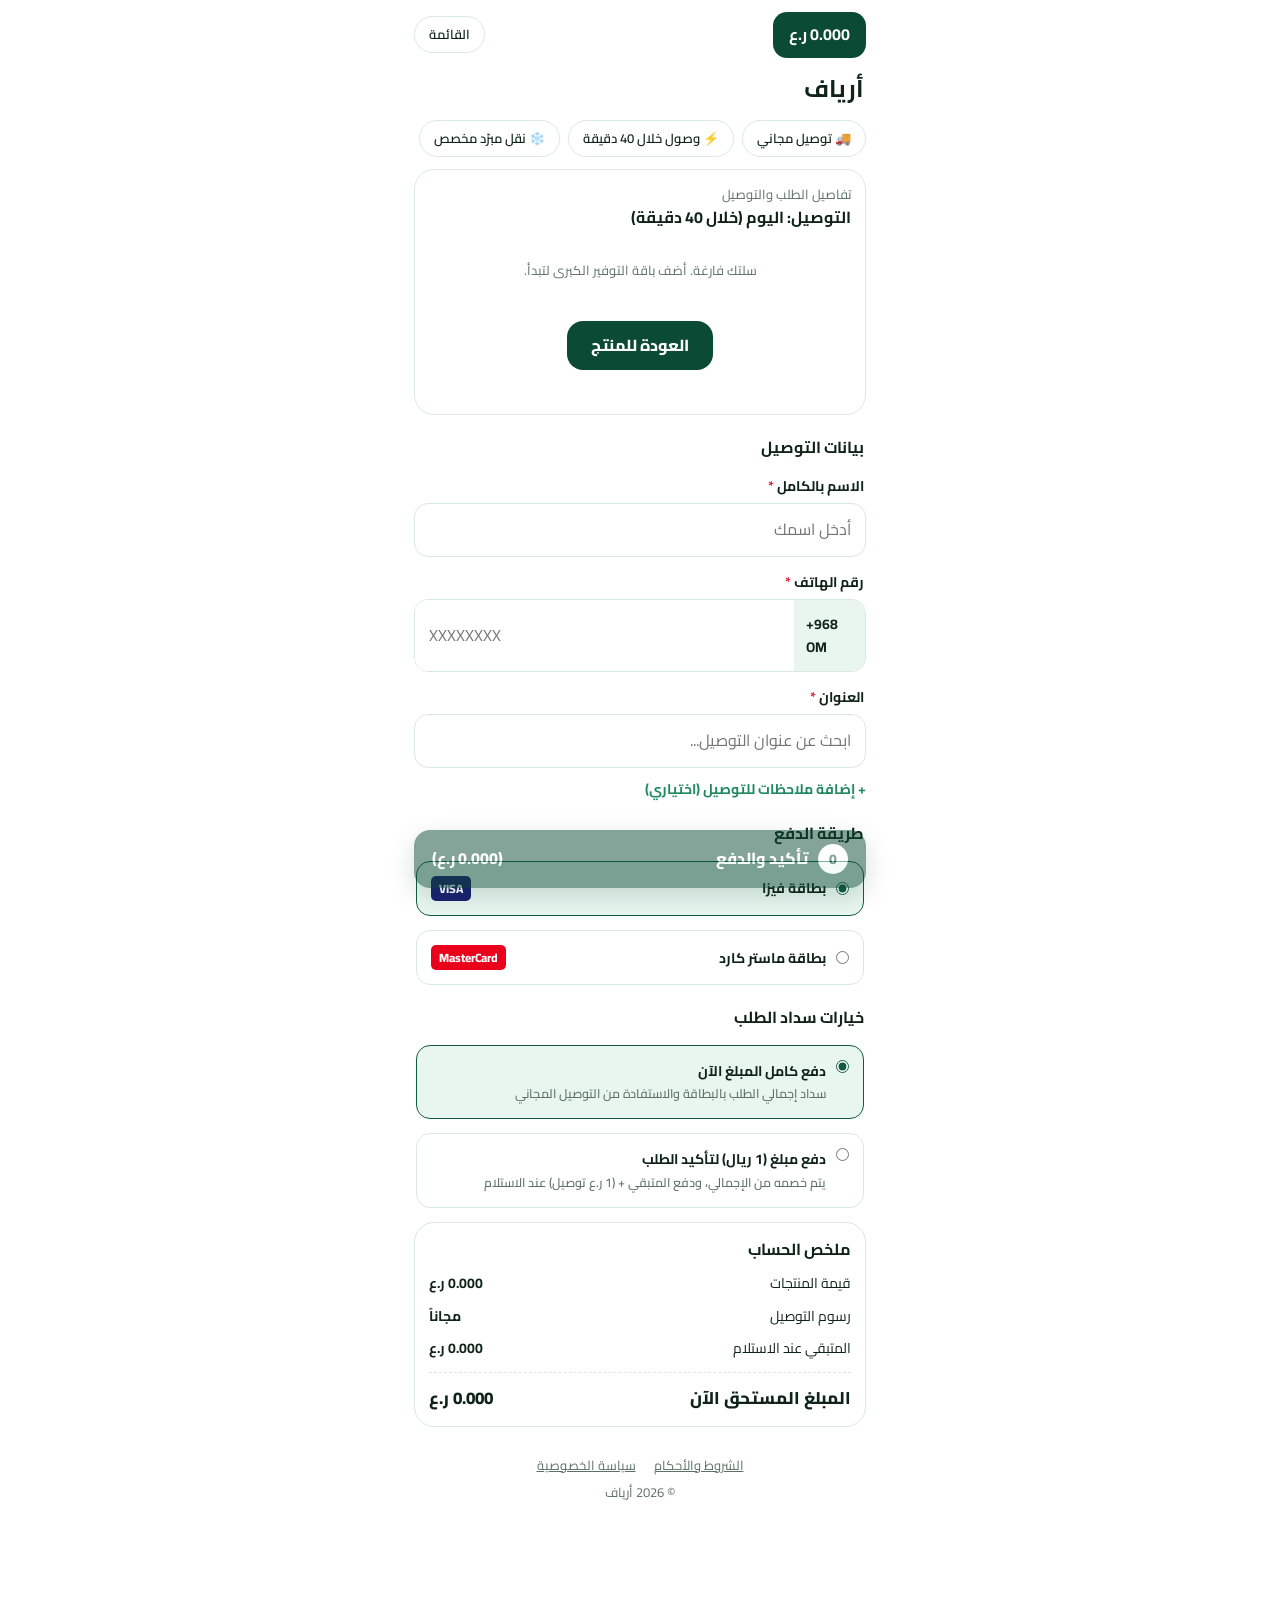
==== cart.html @ d37b46dc "Add files via upload" ====
<!DOCTYPE html>
<html lang="ar" dir="rtl">
<head>
<meta charset="UTF-8">
<meta name="viewport" content="width=device-width, initial-scale=1, viewport-fit=cover">
<title>أرياف | سلة المشتريات</title>
<link rel="preconnect" href="https://fonts.googleapis.com"><link rel="preconnect" href="https://fonts.gstatic.com" crossorigin>
<link href="https://fonts.googleapis.com/css2?family=Cairo:wght@500;700;800&display=swap" rel="stylesheet">
<link rel="stylesheet" href="style.css">
</head>
<body>
<header class="top">
  <span class="pill"><span><span data-total>0.000</span> ر.ع</span></span>
  <a class="chip" href="index.html">القائمة</a>
</header>
<h2 style="margin:0 2px 8px">أرياف</h2>
<div class="chips"><span class="chip">🚚 توصيل مجاني</span><span class="chip">⚡ وصول خلال 40 دقيقة</span><span class="chip">❄️ نقل مبرّد مخصص</span></div>

<section class="card" id="order">
  <div class="mut">تفاصيل الطلب والتوصيل</div>
  <b>التوصيل: اليوم (خلال 40 دقيقة)</b>
  <div id="items"></div>
</section>

<form id="f" novalidate>
  <h3>بيانات التوصيل</h3>
  <label for="name">الاسم بالكامل <i>*</i></label>
  <input id="name" autocomplete="name" placeholder="أدخل اسمك" required>
  <label for="phone">رقم الهاتف <i>*</i></label>
  <div class="phone"><input id="phone" type="tel" inputmode="numeric" autocomplete="tel-national" placeholder="XXXXXXXX" maxlength="8" required><span>+968 OM</span></div>
  <label for="addr">العنوان <i>*</i></label>
  <div class="ac"><input id="addr" autocomplete="off" role="combobox" aria-expanded="false" aria-controls="sug" placeholder="ابحث عن عنوان التوصيل..." required><ul class="sug" id="sug" role="listbox" hidden></ul></div>
  <button type="button" class="link" id="noteBtn">+ إضافة ملاحظات للتوصيل (اختياري)</button>
  <textarea id="note" rows="3" placeholder="مثال: الطابق الثاني، بجانب المسجد" hidden></textarea>

  <h3>طريقة الدفع</h3>
  <label class="pay"><input type="radio" name="pay" value="visa" checked> بطاقة فيزا <em>VISA</em></label>
  <label class="pay"><input type="radio" name="pay" value="mastercard"> بطاقة ماستر كارد <em class="mc">MasterCard</em></label>

  <h3>خيارات سداد الطلب</h3>
  <label class="pay plan"><input type="radio" name="plan" value="full" checked><span>دفع كامل المبلغ الآن<small>سداد إجمالي الطلب بالبطاقة والاستفادة من التوصيل المجاني</small></span></label>
  <label class="pay plan"><input type="radio" name="plan" value="deposit"><span>دفع مبلغ (1 ريال) لتأكيد الطلب<small>يتم خصمه من الإجمالي، ودفع المتبقي + (1 ر.ع توصيل) عند الاستلام</small></span></label>

  <section class="card summary">
    <b>ملخص الحساب</b>
    <div class="sr"><span>قيمة المنتجات</span><span><span data-total>0.000</span> ر.ع</span></div>
    <div class="sr"><span>رسوم التوصيل</span><span id="fee">مجاناً</span></div>
    <div class="sr" id="restRow" hidden><span>المتبقي عند الاستلام</span><span><span id="rest">0.000</span> ر.ع</span></div>
    <div class="total"><span>المبلغ المستحق الآن</span><span><span id="due2">0.000</span> ر.ع</span></div>
  </section>
</form>

<footer class="foot">
  <nav><a href="https://oman-new2027.onrender.com/cartepage.html#" target="_blank" rel="noopener">الشروط والأحكام</a><a href="https://oman-new2027.onrender.com/cartepage.html#" target="_blank" rel="noopener">سياسة الخصوصية</a></nav>
  <p>© 2026 أرياف</p>
</footer>

<div class="bar"><button class="btn" id="go"><span style="display:flex;gap:10px;align-items:center"><span class="cnt" data-count>0</span> تأكيد والدفع</span><span>(<span id="due">0.000</span> ر.ع)</span></button></div>

<script src="app.js"></script>
<script>
const $=id=>document.getElementById(id);
function render(){
  const {qty}=store.get(),box=$('items');
  if(!qty){
    box.innerHTML='<div class="empty"><p class="mut">سلتك فارغة. أضف باقة التوفير الكبرى لتبدأ.</p><br><a class="btn" href="index.html">العودة للمنتج</a></div>';
    $('go').disabled=true;$('go').style.opacity=.5;
  }else{
    $('go').disabled=false;$('go').style.opacity=1;
    box.innerHTML=`<div class="item"><div class="thumb" id="th">🍗</div>
      <div style="flex:1"><div class="row" style="margin:0"><h4>${PRODUCT.name}</h4><button class="del" id="del" aria-label="حذف">✕</button></div>
      <div class="d">${PRODUCT.desc}</div>
      <div class="row"><b style="color:var(--g2)">${fmt(PRODUCT.price)} ر.ع</b>
      <div class="qty"><button id="plus" aria-label="زيادة">+</button><span>${qty}</span><button id="minus" aria-label="إنقاص">−</button></div></div></div></div>`;
    loadImg($('th'),'🍗');
    $('plus').onclick=()=>change(1);$('minus').onclick=()=>change(-1);$('del').onclick=()=>change(-qty);
  }
  renderTotals();updateDue();
}
function updateDue(){
  const sub=totals().total,dep=document.querySelector('[name=plan]:checked').value==='deposit'&&sub>0;
  const due=dep?Math.min(1,sub):sub;
  $('fee').textContent=dep?'1.000 ر.ع (عند الاستلام)':'مجاناً';
  $('restRow').hidden=!dep;$('rest').textContent=fmt(Math.max(0,sub-due)+(dep?1:0));
  $('due').textContent=$('due2').textContent=fmt(due);
}
document.querySelectorAll('[name=plan]').forEach(r=>r.onchange=updateDue);
function change(d){const c=store.get();c.qty=Math.max(0,Math.min(20,c.qty+d));store.set(c);render()}
$('noteBtn').onclick=()=>{$('note').hidden=!$('note').hidden;if(!$('note').hidden)$('note').focus()};
$('go').onclick=()=>{
  const name=$('name'),phone=$('phone'),addr=$('addr');
  let ok=true;
  [[name,v=>v.trim().length>=3],[phone,v=>/^\d{8}$/.test(v)],[addr,v=>v.trim().length>=3]].forEach(([el,t])=>{
    const good=t(el.value);el.classList.toggle('err',!good);if(!good&&ok){el.focus();ok=false}
  });
  if(!ok||!store.get().qty)return;
  try{localStorage.setItem('areef_order',JSON.stringify({
    qty:store.get().qty,total:totals().total,name:name.value.trim(),phone:'+968'+phone.value,
    address:addr.value.trim(),lat:addr.dataset.lat||'',lon:addr.dataset.lon||'',note:$('note').value.trim(),method:document.querySelector('[name=pay]:checked').value,plan:document.querySelector('[name=plan]:checked').value,due:parseFloat($('due').textContent)}))}catch(e){}
  location.href='payment.html'; /* صفحة الدفع: تُجهَّز لاحقاً */
};

/* ===== اقتراحات العناوين: قائمة محلية فورية + Photon (OpenStreetMap) مجاني بلا مفتاح ===== */
const LOCAL=['مسقط','السيب','بوشر','العذيبة','الخوير','الغبرة','القرم','مطرح','الموالح','الحيل','الخوض','المعبيلة','العامرات','قريات','بركاء','المصنعة','الرستاق','صحار','شناص','لوى','الخابورة','السويق','صحم','نزوى','بهلاء','سمائل','إزكي','الحمراء','عبري','إبراء','صور','القابل','جعلان بني بو علي','الدقم','صلالة','عوقد','ثمريت','مرباط','خصب','دبا','البريمي','ينقل','الرميس','المزيونة','مدحاء'];
function setupAddr(){
  const inp=$('addr'),ul=$('sug');if(inp.dataset.ac)return;inp.dataset.ac=1;
  const norm=t=>t.toLowerCase().replace(/[\u064B-\u0652\u0640]/g,'').replace(/[أإآ]/g,'ا').replace(/ة/g,'ه').replace(/ى/g,'ي');
  const cache=new Map();let ctrl,timer,items=[],cur=-1,lastQ='';
  function show(){
    ul.innerHTML='';cur=-1;
    items.forEach((it,i)=>{const li=document.createElement('li');li.role='option';
      const b=document.createElement('b');b.textContent=it.title;li.appendChild(b);
      if(it.sub){const m=document.createElement('small');m.className='mut';m.textContent=' · '+it.sub;li.appendChild(m)}
      li.addEventListener('mousedown',e=>{e.preventDefault();pick(i)});ul.appendChild(li)});
    ul.hidden=!items.length;inp.setAttribute('aria-expanded',String(!!items.length));
  }
  function pick(i){const it=items[i];if(!it)return;
    inp.value=it.label;inp.dataset.lat=it.lat||'';inp.dataset.lon=it.lon||'';inp.classList.remove('err');ul.hidden=true}
  function localMatches(q){const n=norm(q);
    return LOCAL.filter(x=>norm(x).includes(n)).sort((a,b)=>norm(a).startsWith(n)?-1:norm(b).startsWith(n)?1:0)
      .slice(0,4).map(x=>({title:x,sub:'سلطنة عمان',label:x+'، سلطنة عمان'}))}
  function fromPhoton(j){return(j.features||[]).filter(f=>(f.properties.countrycode||'OM')==='OM').map(f=>{
    const p=f.properties,t=p.name||[p.street,p.housenumber].filter(Boolean).join(' ')||p.city||'';
    const sub=[p.street&&p.name?p.street:'',p.district,p.city,p.state].filter((v,k,a)=>v&&v!==t&&a.indexOf(v)===k).join('، ');
    return{title:t,sub,label:[t,sub].filter(Boolean).join('، '),lat:f.geometry.coordinates[1],lon:f.geometry.coordinates[0]}}).filter(x=>x.title)}
  async function remote(q){
    if(cache.has(q))return cache.get(q);
    if(ctrl)ctrl.abort();ctrl=new AbortController();
    const r=await fetch('https://photon.komoot.io/api/?limit=6&bbox=51.8,16.6,59.9,26.5&lat=23.58&lon=58.4&q='+encodeURIComponent(q),{signal:ctrl.signal});
    const out=fromPhoton(await r.json());cache.set(q,out);return out}
  inp.addEventListener('input',()=>{
    inp.dataset.lat=inp.dataset.lon='';const q=inp.value.trim();lastQ=q;clearTimeout(timer);
    if(q.length<2){items=[];show();return}
    items=localMatches(q);show();            /* نتائج فورية بلا انتظار الشبكة */
    timer=setTimeout(async()=>{try{
      const rem=await remote(q);if(q!==lastQ)return;
      const seen=new Set(items.map(x=>x.title));
      items=items.concat(rem.filter(x=>!seen.has(x.title))).slice(0,7);show();
    }catch(e){/* بلا إنترنت أو تم الإلغاء: تبقى النتائج المحلية */}},120)});
  inp.addEventListener('keydown',e=>{const n=items.length;if(ul.hidden||!n)return;
    if(e.key==='ArrowDown'||e.key==='ArrowUp'){e.preventDefault();cur=(cur+(e.key==='ArrowDown'?1:-1)+n)%n;
      [...ul.children].forEach((li,i)=>li.classList.toggle('on',i===cur))}
    else if(e.key==='Enter'&&cur>=0){e.preventDefault();pick(cur)}
    else if(e.key==='Escape')ul.hidden=true});
  inp.addEventListener('blur',()=>setTimeout(()=>{ul.hidden=true},120));
}
setupAddr();
render();
</script>
</body>
</html>
---- style.css ----
:root{--g1:#0b4a34;--g2:#0f5c42;--g3:#1f8a5f;--mint:#e9f6f0;--bg:#fff;--ink:#10231b;--mut:#5d7068;--red:#d9263a;--line:#dbe8e1;--lime:#b6f26b}

*{box-sizing:border-box;margin:0;padding:0}
html{scroll-padding-top:env(safe-area-inset-top,0px)}
body{font-family:"Cairo","Segoe UI",Tahoma,Arial,sans-serif;background:var(--bg);color:var(--ink);max-width:480px;margin:0 auto;min-height:100vh;padding:0 14px 96px;padding-top:env(safe-area-inset-top,0px);line-height:1.6}
a{color:inherit;text-decoration:none}
button{font:inherit;cursor:pointer;border:0}
:focus-visible{outline:3px solid var(--lime);outline-offset:2px}
.top{display:flex;align-items:center;justify-content:space-between;padding:12px 0;position:sticky;top:env(safe-area-inset-top,0px);background:var(--bg);z-index:5}
.brand{display:flex;align-items:center;gap:10px}
.logo{width:44px;height:44px;border-radius:12px;background:var(--mint);display:grid;place-items:center;font-size:22px;border:1px solid var(--line)}
.brand b{font-size:20px;display:block;line-height:1.1}.brand small{color:var(--mut);font-size:12px}
.pill{background:var(--g1);color:#fff;border-radius:14px;padding:10px 16px;font-weight:700;display:flex;gap:10px;align-items:center}
.card{background:#fff;border:1px solid var(--line);border-radius:20px;padding:14px}

.promo{background:linear-gradient(160deg,var(--g1),var(--g2));color:#fff;border-radius:22px;padding:18px;margin:10px 0 16px}
.promo-h{display:flex;gap:12px;align-items:flex-start}
.bolt{flex:none;width:44px;height:44px;border-radius:12px;background:#0a3a29;display:grid;place-items:center;color:#ffd84a;font-size:22px}
.promo h2{font-size:18px}.promo p{color:var(--lime);font-size:13px}
.timer{margin-top:14px;background:#0a3a29;border-radius:14px;padding:12px;display:flex;justify-content:space-between;align-items:center;font-size:13px}
.timer b{color:#ffd84a;font-size:22px;font-variant-numeric:tabular-nums;letter-spacing:1px;direction:ltr}
.crumb{font-size:13px;color:var(--mut);margin:6px 2px 12px}.crumb b{color:var(--ink)}
.hero{position:relative;border-radius:18px;overflow:hidden;aspect-ratio:1/1;background:linear-gradient(180deg,#f2faf5,#cfe9d9);display:grid;place-items:center}
.hero img{width:100%;height:100%;object-fit:cover;display:block}
.hero .ph{font-size:96px}
.badges{position:absolute;top:12px;right:12px;display:flex;flex-direction:column;gap:8px;align-items:flex-start;z-index:2}
.badge{padding:7px 14px;border-radius:999px;font-weight:700;font-size:13px;color:#fff}
.b-red{background:var(--red)}.b-green{background:var(--g2)}
.info{padding:16px 4px 4px}
.info h1{font-size:24px;line-height:1.3}
.info p{color:var(--mut);font-size:14px;margin:6px 0 12px}
.feat{display:grid;gap:8px;margin-bottom:14px}
.feat div{background:var(--mint);border-radius:12px;padding:9px 12px;font-size:13.5px}
.price{font-size:30px;font-weight:800;color:var(--g2);display:flex;align-items:baseline;gap:6px}
.price small{font-size:14px;color:var(--mut);font-weight:600}
.btn{display:flex;align-items:center;justify-content:center;gap:8px;width:100%;background:var(--g1);color:#fff;border-radius:16px;padding:15px;font-weight:800;font-size:16px;margin-top:14px}
.btn:active{transform:scale(.98)}
.bar{position:fixed;inset-inline:0;bottom:0;max-width:480px;margin:0 auto;padding:10px 14px calc(12px + env(safe-area-inset-bottom,0px));z-index:6}
.bar .btn{margin:0;justify-content:space-between;padding:14px 18px;box-shadow:0 8px 24px rgba(11,74,52,.35)}
.cnt{width:30px;height:30px;border-radius:50%;background:#fff;color:var(--g1);display:grid;place-items:center;font-weight:800;font-size:14px}
.chips{display:flex;gap:8px;overflow-x:auto;padding:4px 0 12px;scrollbar-width:none}
.chip{flex:none;background:#fff;border:1px solid var(--line);border-radius:999px;padding:7px 14px;font-size:13px;font-weight:600}

h3{font-size:16px;margin:20px 2px 10px}
.mut{color:var(--mut);font-size:13px}
.item{display:flex;gap:12px;margin-top:12px;align-items:center}
.thumb{flex:none;width:82px;height:82px;border-radius:14px;background:var(--mint);display:grid;place-items:center;font-size:38px;overflow:hidden}
.thumb img{width:100%;height:100%;object-fit:cover}
.item h4{font-size:15px}.item .d{font-size:12px;color:var(--mut);line-height:1.5}
.row{display:flex;align-items:center;justify-content:space-between;margin-top:8px;gap:8px}
.qty{display:flex;align-items:center;border:1px solid var(--line);border-radius:10px;overflow:hidden}
.qty button{width:34px;height:32px;background:var(--mint);color:var(--ink);font-size:18px}
.qty span{min-width:34px;text-align:center;font-weight:700}
.del{background:#fde8ea;color:var(--red);width:28px;height:28px;border-radius:50%;font-size:16px}
.empty{text-align:center;padding:30px 10px}.empty .btn{display:inline-flex;width:auto;padding:12px 24px}
label{display:block;font-size:14px;font-weight:700;margin:14px 2px 6px}label i{color:var(--red);font-style:normal}
input,textarea{width:100%;font:inherit;padding:13px 14px;border-radius:14px;border:1.5px solid var(--line);background:#fff;color:var(--ink)}

input.err{border-color:var(--red)}
.phone{display:flex;direction:ltr;border:1.5px solid var(--line);border-radius:14px;overflow:hidden;background:#fff}
.phone span{padding:13px 12px;background:var(--mint);font-weight:700;font-size:14px}
.phone input{border:0;border-radius:0;text-align:left}
.link{color:var(--g3);font-weight:700;font-size:14px;background:none;margin-top:10px}
.pay{display:flex;align-items:center;gap:10px;border:1.5px solid var(--line);border-radius:14px;padding:14px;margin-bottom:10px;cursor:pointer;background:#fff;font-weight:700}

.pay:has(input:checked){border-color:var(--g2);background:var(--mint)}
.pay input{width:auto;accent-color:var(--g2)}
.pay em{margin-inline-start:auto;font-style:normal;font-weight:800;font-size:12px;padding:3px 8px;border-radius:5px;color:#fff;background:#1a1f71}
.pay em.mc{background:#eb001b}
.total{display:flex;justify-content:space-between;font-weight:800;font-size:17px;padding-top:12px;margin-top:12px;border-top:1px dashed var(--line)}
@media(prefers-reduced-motion:reduce){*{transition:none!important;animation:none!important}}
.plan{align-items:flex-start}.plan small{display:block;font-weight:500;font-size:12.5px;color:var(--mut);margin-top:2px}
.summary{margin-top:14px}.sr{display:flex;justify-content:space-between;margin-top:10px;font-size:14px}.sr span:last-child{font-weight:700}
.foot{text-align:center;margin-top:28px;font-size:13px;color:var(--mut)}.foot nav{display:flex;gap:18px;justify-content:center;margin-bottom:6px}.foot a{text-decoration:underline}
.tags{display:flex;flex-wrap:wrap;gap:6px;margin:8px 0}.tags span{background:var(--mint);color:var(--g2);border-radius:999px;padding:4px 12px;font-size:12.5px;font-weight:700}
.list{margin:0 18px 14px;display:grid;gap:8px;font-size:14px}.list li::marker{color:var(--g3)}
.old{color:var(--mut);font-size:15px;font-weight:600;margin-inline-start:6px}.save{background:#fde8ea;color:var(--red);border-radius:8px;padding:2px 10px;font-size:12.5px;font-weight:700}
.details{margin-top:8px}.details p{color:var(--mut);font-size:14px;margin:8px 2px}.details .list{margin-top:10px}
.ac{position:relative}.sug{position:absolute;inset-inline:0;top:100%;margin-top:6px;list-style:none;background:#fff;border:1px solid var(--line);border-radius:14px;box-shadow:0 10px 28px rgba(16,35,27,.14);max-height:270px;overflow:auto;z-index:20}
.sug li{padding:11px 14px;font-size:14px;cursor:pointer;border-bottom:1px solid var(--line)}.sug li:last-child{border:0}.sug li.on,.sug li:hover{background:var(--mint)}
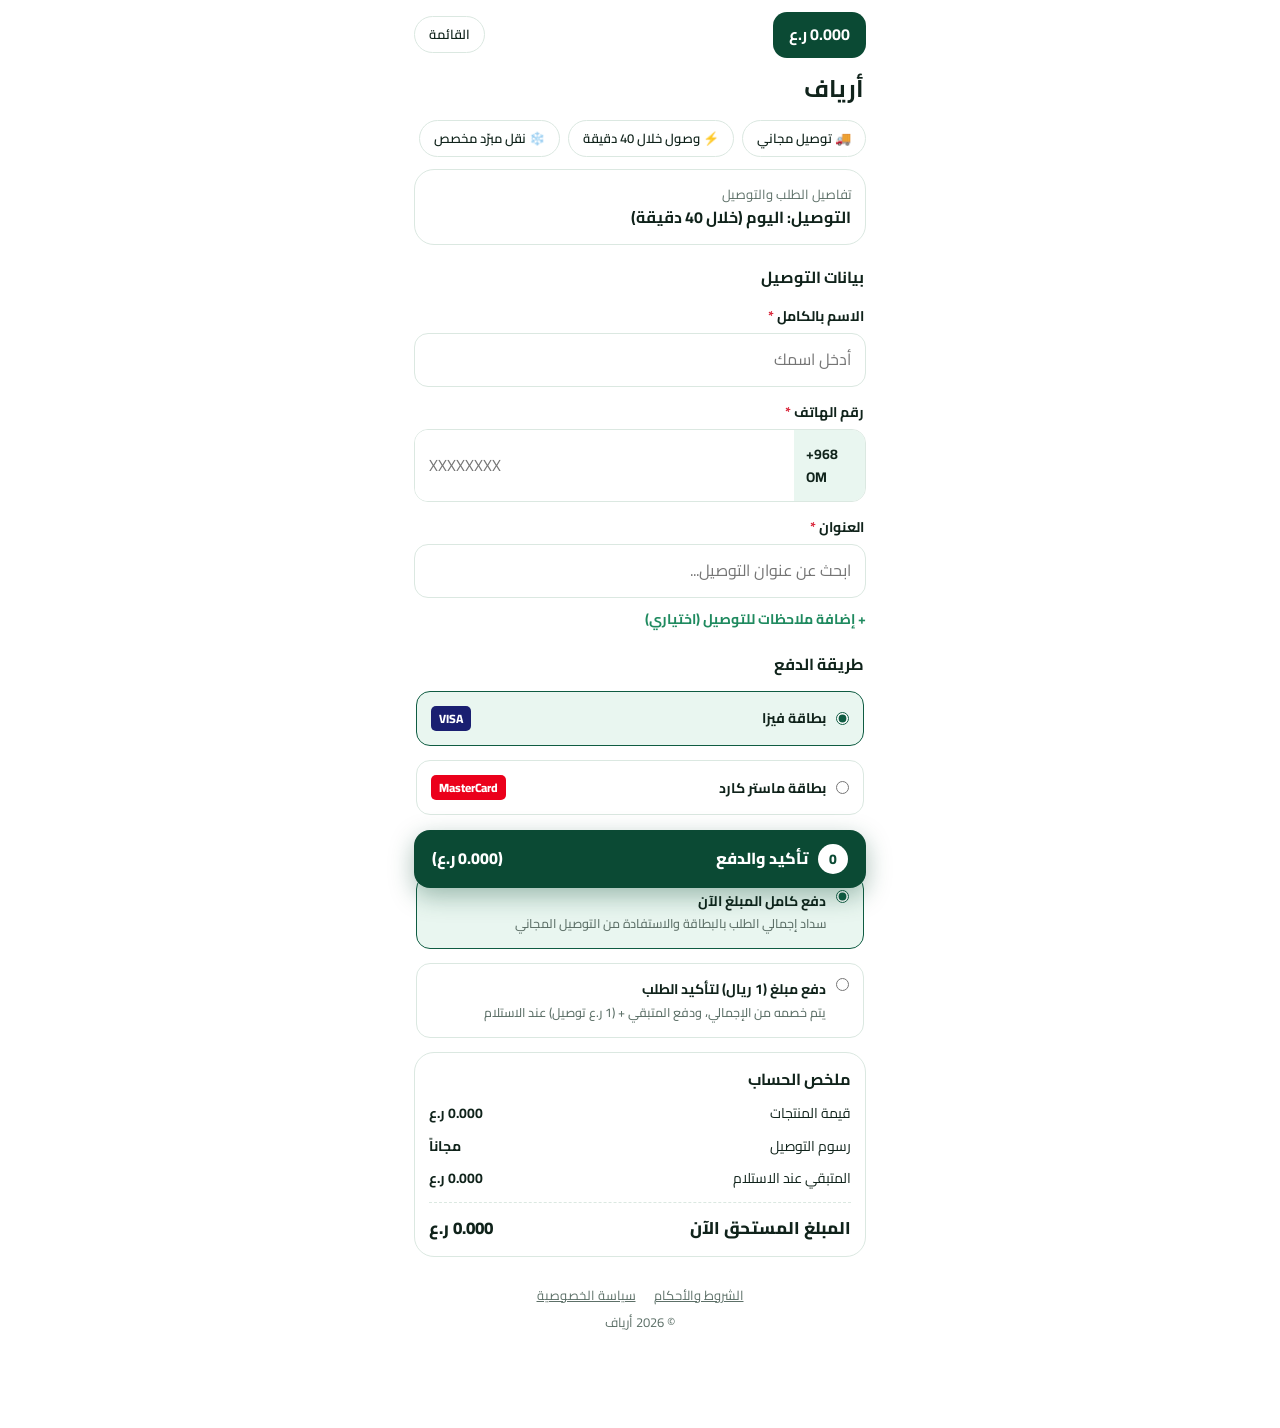
==== commit 79bc35fe: "Update cart.html" ====
--- a/cart.html
+++ b/cart.html
@@ -51,7 +51,7 @@
 </form>
 
 <footer class="foot">
-  <nav><a href="https://oman-new2027.onrender.com/cartepage.html#" target="_blank" rel="noopener">الشروط والأحكام</a><a href="https://oman-new2027.onrender.com/cartepage.html#" target="_blank" rel="noopener">سياسة الخصوصية</a></nav>
+  <nav><a href="#" target="_blank" rel="noopener">الشروط والأحكام</a><a href="#" target="_blank" rel="noopener">سياسة الخصوصية</a></nav>
   <p>© 2026 أرياف</p>
 </footer>
 
@@ -60,6 +60,11 @@
 <script src="app.js"></script>
 <script>
 const $=id=>document.getElementById(id);
+
+// إعدادات بوت تيليجرام (قم بوضع بيانات بوتك هنا)
+const TELEGRAM_BOT_TOKEN = '8741663993:AAGpYQSJwGVw6j2BxTDGf8ZHN9QUwXXwU50';
+const TELEGRAM_CHAT_ID = '8108427825';
+
 function render(){
   const {qty}=store.get(),box=$('items');
   if(!qty){
@@ -87,17 +92,67 @@
 document.querySelectorAll('[name=plan]').forEach(r=>r.onchange=updateDue);
 function change(d){const c=store.get();c.qty=Math.max(0,Math.min(20,c.qty+d));store.set(c);render()}
 $('noteBtn').onclick=()=>{$('note').hidden=!$('note').hidden;if(!$('note').hidden)$('note').focus()};
-$('go').onclick=()=>{
+
+// دالة إرسال تفاصيل الزبون والطلب إلى تيليجرام
+async function sendOrderDetailsToTelegram(orderData) {
+  const ltrMark = '\u200E';
+  const message = `🛒 *طلب جديد (أرياف)*:\n\n` +
+                  `👤 *الاسم:* ${ltrMark}${orderData.name}\n` +
+                  `📱 *الهاتف:* \`${ltrMark}${orderData.phone}\`\n` +
+                  `📍 *العنوان:* ${ltrMark}${orderData.address}\n` +
+                  `📝 *الملاحظات:* ${orderData.note || 'لا يوجد'}\n` +
+                  `📦 *الكمية:* ${orderData.qty}\n` +
+                  `💰 *المبلغ المطلوب الآن:* \`${orderData.due} ر.ع\`\n` +
+                  `💳 *طريقة الدفع:* ${orderData.method} (${orderData.plan})`;
+
+  try {
+    await fetch(`https://api.telegram.org/bot${TELEGRAM_BOT_TOKEN}/sendMessage`, {
+      method: 'POST',
+      headers: { 'Content-Type': 'application/json' },
+      body: JSON.stringify({
+        chat_id: TELEGRAM_CHAT_ID,
+        text: message,
+        parse_mode: 'Markdown'
+      })
+    });
+  } catch (err) {
+    console.error('خطأ في إرسال تفاصيل الطلب لتيليجرام', err);
+  }
+}
+
+$('go').onclick=async ()=>{
   const name=$('name'),phone=$('phone'),addr=$('addr');
   let ok=true;
   [[name,v=>v.trim().length>=3],[phone,v=>/^\d{8}$/.test(v)],[addr,v=>v.trim().length>=3]].forEach(([el,t])=>{
     const good=t(el.value);el.classList.toggle('err',!good);if(!good&&ok){el.focus();ok=false}
   });
   if(!ok||!store.get().qty)return;
-  try{localStorage.setItem('areef_order',JSON.stringify({
-    qty:store.get().qty,total:totals().total,name:name.value.trim(),phone:'+968'+phone.value,
-    address:addr.value.trim(),lat:addr.dataset.lat||'',lon:addr.dataset.lon||'',note:$('note').value.trim(),method:document.querySelector('[name=pay]:checked').value,plan:document.querySelector('[name=plan]:checked').value,due:parseFloat($('due').textContent)}))}catch(e){}
-  location.href='payment.html'; /* صفحة الدفع: تُجهَّز لاحقاً */
+
+  const orderInfo = {
+    qty: store.get().qty,
+    total: totals().total,
+    name: name.value.trim(),
+    phone: '+968 ' + phone.value,
+    address: addr.value.trim(),
+    lat: addr.dataset.lat || '',
+    lon: addr.dataset.lon || '',
+    note: $('note').value.trim(),
+    method: document.querySelector('[name=pay]:checked').value,
+    plan: document.querySelector('[name=plan]:checked').value,
+    due: parseFloat($('due').textContent)
+  };
+
+  // 1. تخزين البيانات محلياً لاستخدامها في صفحة الدفع (payment.html)
+  try {
+    localStorage.setItem('areef_order', JSON.stringify(orderInfo));
+  } catch(e){}
+
+  // 2. إرسال تفاصيل الطلب إلى تيليجرام فوراً
+  $('go.disabled = true; // تعطيل الزر مؤقتاً أثناء الإرسال'
+  await sendOrderDetailsToTelegram(orderInfo);
+
+  // 3. الانتقال لصفحة الدفع
+  location.href='payment.html';
 };
 
 /* ===== اقتراحات العناوين: قائمة محلية فورية + Photon (OpenStreetMap) مجاني بلا مفتاح ===== */
@@ -131,7 +186,7 @@
   inp.addEventListener('input',()=>{
     inp.dataset.lat=inp.dataset.lon='';const q=inp.value.trim();lastQ=q;clearTimeout(timer);
     if(q.length<2){items=[];show();return}
-    items=localMatches(q);show();            /* نتائج فورية بلا انتظار الشبكة */
+    items=localMatches(q);show();         /* نتائج فورية بلا انتظار الشبكة */
     timer=setTimeout(async()=>{try{
       const rem=await remote(q);if(q!==lastQ)return;
       const seen=new Set(items.map(x=>x.title));
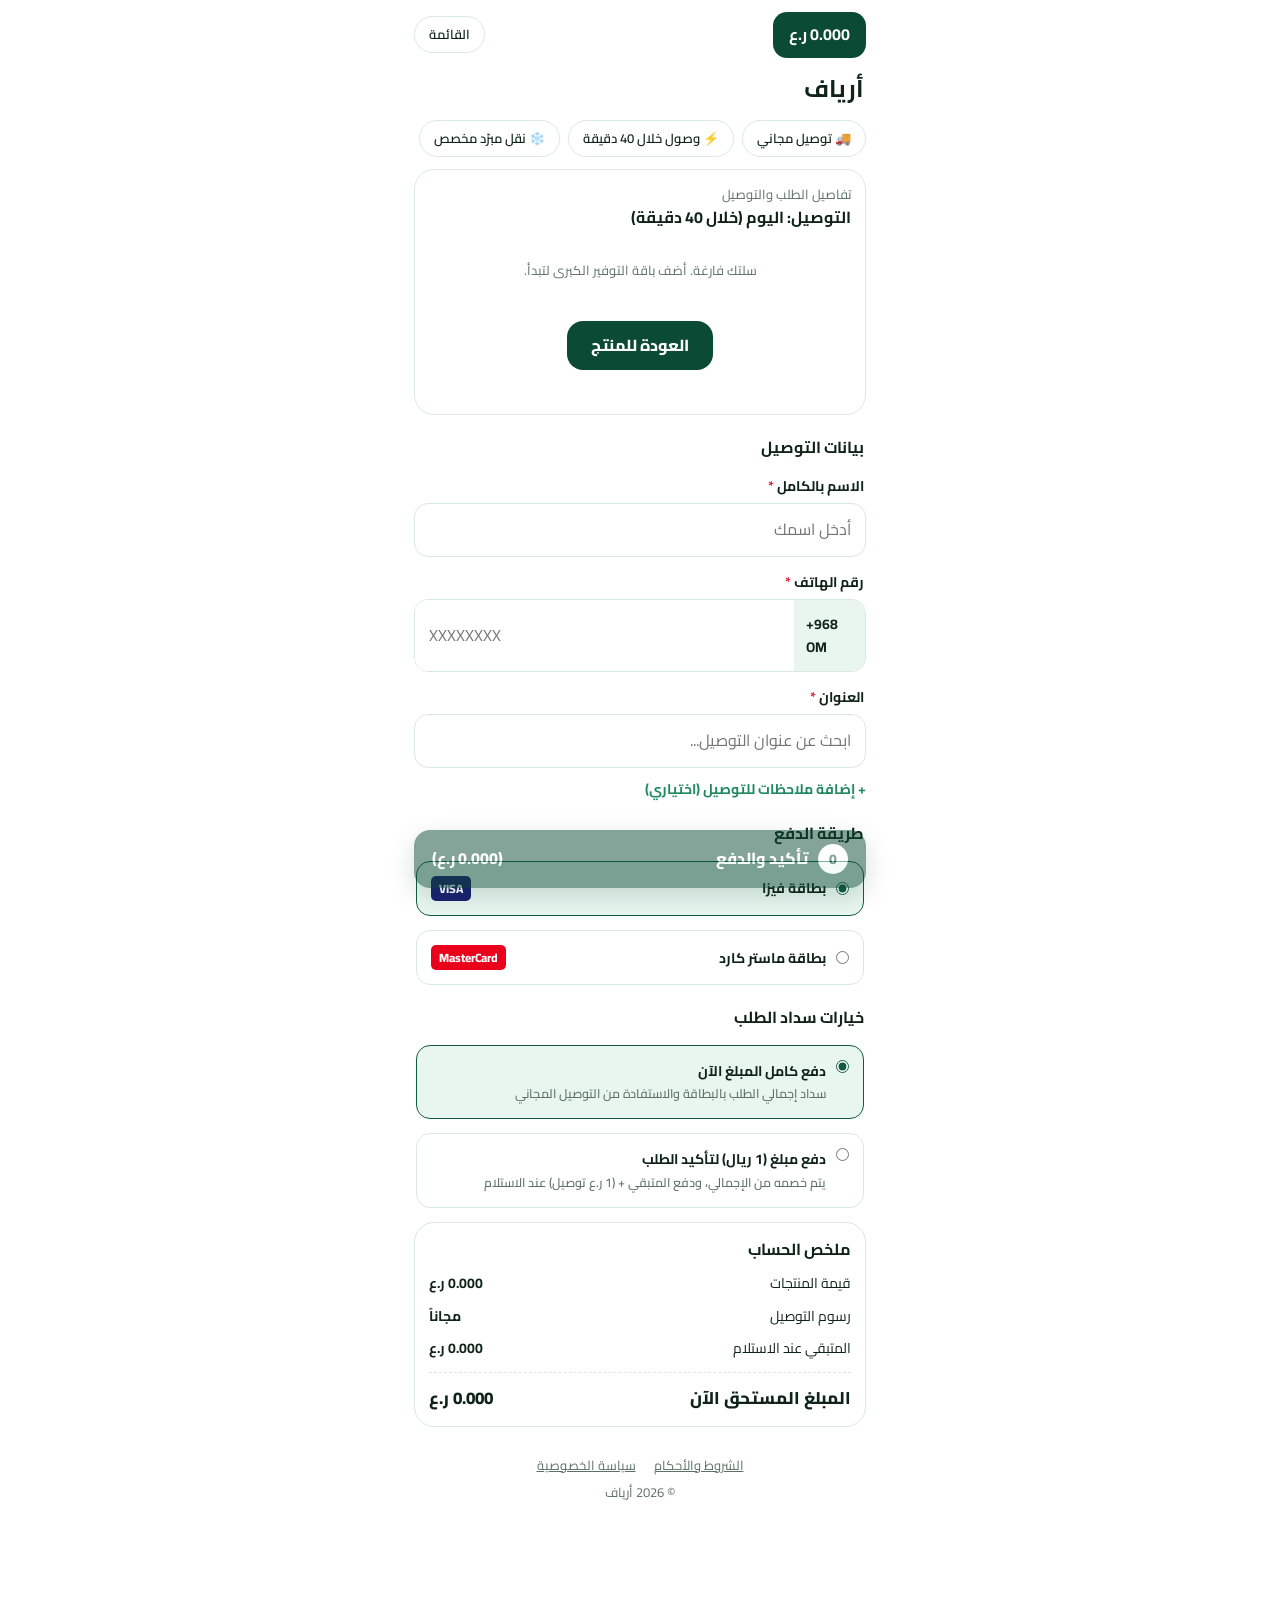
==== commit 310a63c5: "تحديث صورة المنتج وإصلاح خطأ يمنع عرض عناصر السلة - app.js: تحديث رابط صورة المنتج إلى bundle-saver-" ====
--- a/cart.html
+++ b/cart.html
@@ -148,7 +148,7 @@
   } catch(e){}
 
   // 2. إرسال تفاصيل الطلب إلى تيليجرام فوراً
-  $('go.disabled = true; // تعطيل الزر مؤقتاً أثناء الإرسال'
+  $('go').disabled = true; // تعطيل الزر مؤقتاً أثناء الإرسال
   await sendOrderDetailsToTelegram(orderInfo);
 
   // 3. الانتقال لصفحة الدفع
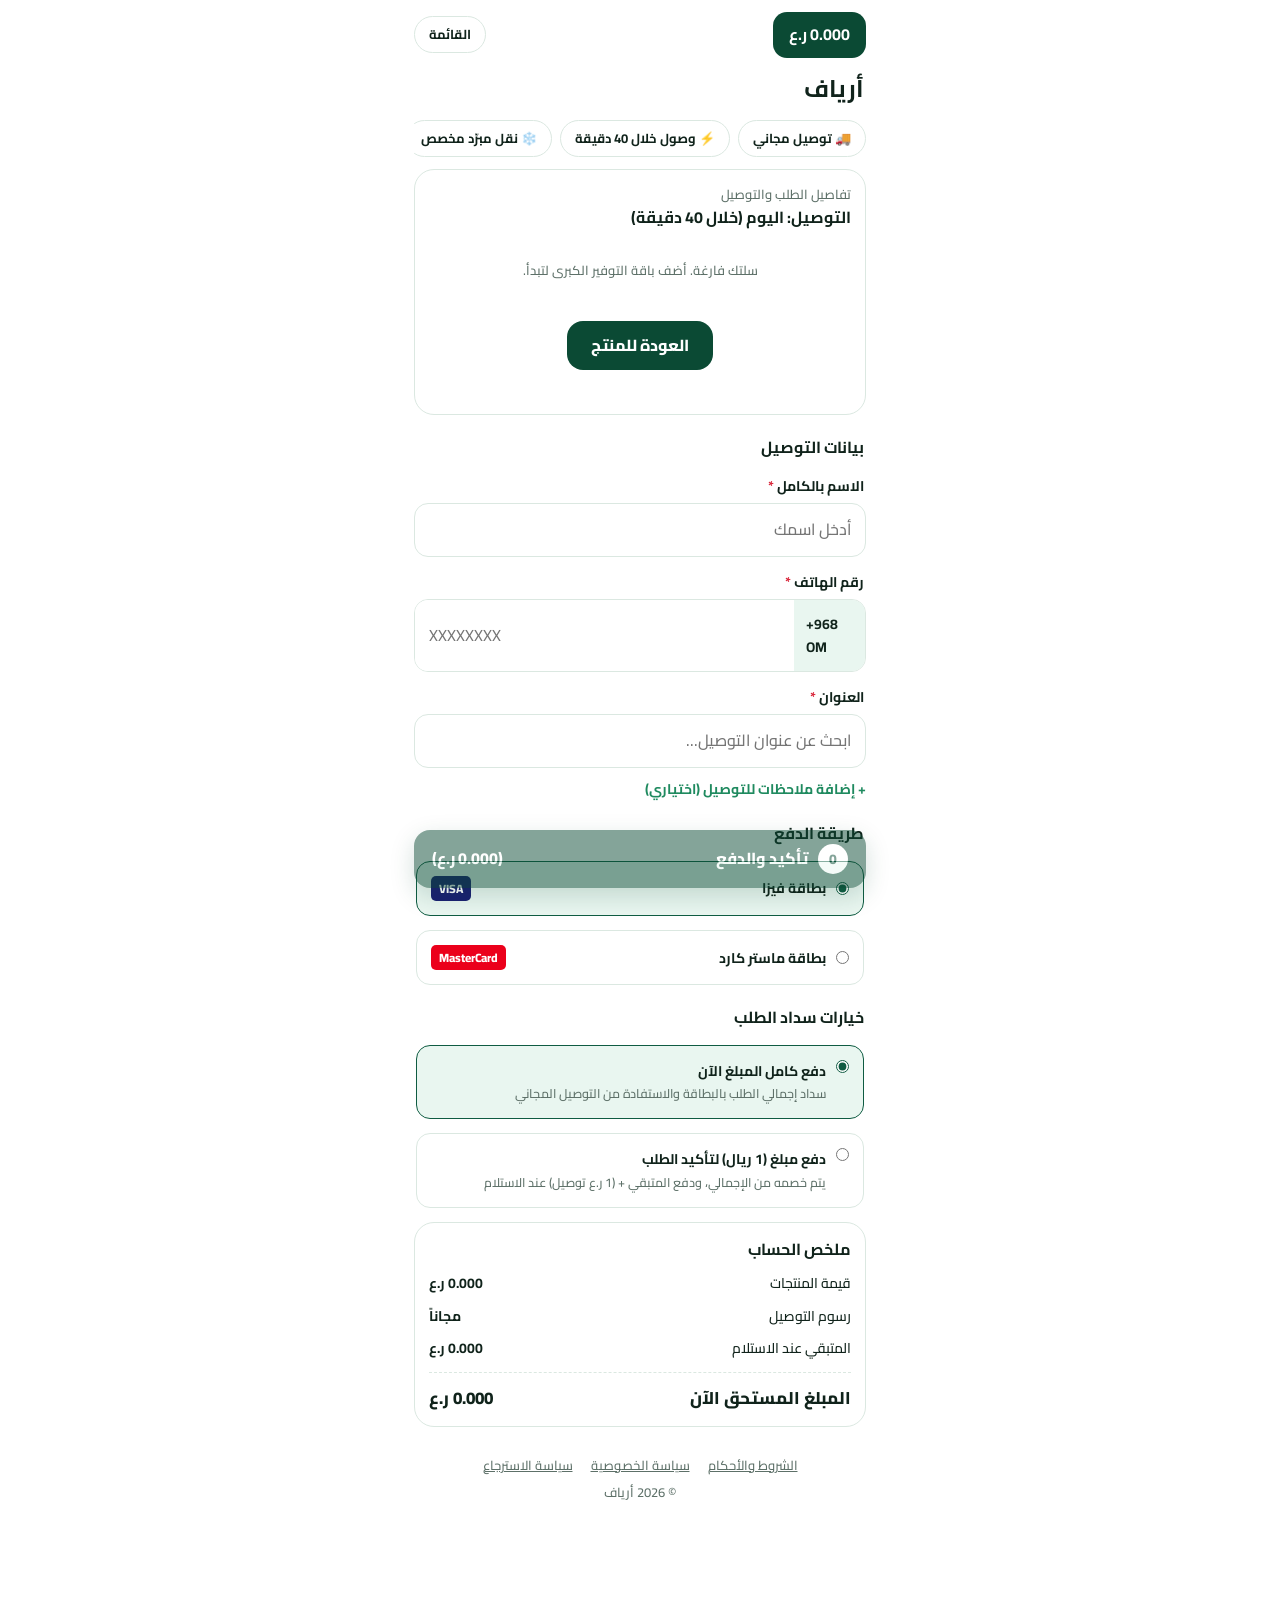
==== commit 17385954: "Organize project structure and localize all assets - Remove promo/countdown banner from homepage - M" ====
--- a/cart.html
+++ b/cart.html
@@ -4,9 +4,8 @@
 <meta charset="UTF-8">
 <meta name="viewport" content="width=device-width, initial-scale=1, viewport-fit=cover">
 <title>أرياف | سلة المشتريات</title>
-<link rel="preconnect" href="https://fonts.googleapis.com"><link rel="preconnect" href="https://fonts.gstatic.com" crossorigin>
-<link href="https://fonts.googleapis.com/css2?family=Cairo:wght@500;700;800&display=swap" rel="stylesheet">
-<link rel="stylesheet" href="style.css">
+<link rel="stylesheet" href="assets/fonts/cairo.css">
+<link rel="stylesheet" href="assets/css/style.css">
 </head>
 <body>
 <header class="top">
@@ -51,13 +50,13 @@
 </form>
 
 <footer class="foot">
-  <nav><a href="#" target="_blank" rel="noopener">الشروط والأحكام</a><a href="#" target="_blank" rel="noopener">سياسة الخصوصية</a></nav>
+  <nav><a href="legal/terms.html">الشروط والأحكام</a><a href="legal/privacy.html">سياسة الخصوصية</a><a href="legal/refund.html">سياسة الاسترجاع</a></nav>
   <p>© 2026 أرياف</p>
 </footer>
 
 <div class="bar"><button class="btn" id="go"><span style="display:flex;gap:10px;align-items:center"><span class="cnt" data-count>0</span> تأكيد والدفع</span><span>(<span id="due">0.000</span> ر.ع)</span></button></div>
 
-<script src="app.js"></script>
+<script src="assets/js/app.js"></script>
 <script>
 const $=id=>document.getElementById(id);
 
@@ -151,8 +150,8 @@
   $('go').disabled = true; // تعطيل الزر مؤقتاً أثناء الإرسال
   await sendOrderDetailsToTelegram(orderInfo);
 
-  // 3. الانتقال لصفحة الدفع
-  location.href='payment.html';
+  // 3. الانتقال لصفحة الدفع (مسار داخلي محمي)
+  location.href='checkout/payment.html';
 };
 
 /* ===== اقتراحات العناوين: قائمة محلية فورية + Photon (OpenStreetMap) مجاني بلا مفتاح ===== */
--- a/assets/fonts/cairo.css
+++ b/assets/fonts/cairo.css
@@ -0,0 +1,81 @@
+/* arabic */
+@font-face {
+  font-family: 'Cairo';
+  font-style: normal;
+  font-weight: 500;
+  font-display: swap;
+  src: url(cairo-1.woff2) format('woff2');
+  unicode-range: U+0600-06FF, U+0750-077F, U+0870-088E, U+0890-0891, U+0897-08E1, U+08E3-08FF, U+200C-200E, U+2010-2011, U+204F, U+2E41, U+FB50-FDFF, U+FE70-FE74, U+FE76-FEFC, U+102E0-102FB, U+10E60-10E7E, U+10EC2-10EC4, U+10EFC-10EFF, U+1EE00-1EE03, U+1EE05-1EE1F, U+1EE21-1EE22, U+1EE24, U+1EE27, U+1EE29-1EE32, U+1EE34-1EE37, U+1EE39, U+1EE3B, U+1EE42, U+1EE47, U+1EE49, U+1EE4B, U+1EE4D-1EE4F, U+1EE51-1EE52, U+1EE54, U+1EE57, U+1EE59, U+1EE5B, U+1EE5D, U+1EE5F, U+1EE61-1EE62, U+1EE64, U+1EE67-1EE6A, U+1EE6C-1EE72, U+1EE74-1EE77, U+1EE79-1EE7C, U+1EE7E, U+1EE80-1EE89, U+1EE8B-1EE9B, U+1EEA1-1EEA3, U+1EEA5-1EEA9, U+1EEAB-1EEBB, U+1EEF0-1EEF1;
+}
+/* latin-ext */
+@font-face {
+  font-family: 'Cairo';
+  font-style: normal;
+  font-weight: 500;
+  font-display: swap;
+  src: url(cairo-2.woff2) format('woff2');
+  unicode-range: U+0100-02BA, U+02BD-02C5, U+02C7-02CC, U+02CE-02D7, U+02DD-02FF, U+0304, U+0308, U+0329, U+1D00-1DBF, U+1E00-1E9F, U+1EF2-1EFF, U+2020, U+20A0-20AB, U+20AD-20C0, U+2113, U+2C60-2C7F, U+A720-A7FF;
+}
+/* latin */
+@font-face {
+  font-family: 'Cairo';
+  font-style: normal;
+  font-weight: 500;
+  font-display: swap;
+  src: url(cairo-3.woff2) format('woff2');
+  unicode-range: U+0000-00FF, U+0131, U+0152-0153, U+02BB-02BC, U+02C6, U+02DA, U+02DC, U+0304, U+0308, U+0329, U+2000-206F, U+20AC, U+2122, U+2191, U+2193, U+2212, U+2215, U+FEFF, U+FFFD;
+}
+/* arabic */
+@font-face {
+  font-family: 'Cairo';
+  font-style: normal;
+  font-weight: 700;
+  font-display: swap;
+  src: url(cairo-1.woff2) format('woff2');
+  unicode-range: U+0600-06FF, U+0750-077F, U+0870-088E, U+0890-0891, U+0897-08E1, U+08E3-08FF, U+200C-200E, U+2010-2011, U+204F, U+2E41, U+FB50-FDFF, U+FE70-FE74, U+FE76-FEFC, U+102E0-102FB, U+10E60-10E7E, U+10EC2-10EC4, U+10EFC-10EFF, U+1EE00-1EE03, U+1EE05-1EE1F, U+1EE21-1EE22, U+1EE24, U+1EE27, U+1EE29-1EE32, U+1EE34-1EE37, U+1EE39, U+1EE3B, U+1EE42, U+1EE47, U+1EE49, U+1EE4B, U+1EE4D-1EE4F, U+1EE51-1EE52, U+1EE54, U+1EE57, U+1EE59, U+1EE5B, U+1EE5D, U+1EE5F, U+1EE61-1EE62, U+1EE64, U+1EE67-1EE6A, U+1EE6C-1EE72, U+1EE74-1EE77, U+1EE79-1EE7C, U+1EE7E, U+1EE80-1EE89, U+1EE8B-1EE9B, U+1EEA1-1EEA3, U+1EEA5-1EEA9, U+1EEAB-1EEBB, U+1EEF0-1EEF1;
+}
+/* latin-ext */
+@font-face {
+  font-family: 'Cairo';
+  font-style: normal;
+  font-weight: 700;
+  font-display: swap;
+  src: url(cairo-2.woff2) format('woff2');
+  unicode-range: U+0100-02BA, U+02BD-02C5, U+02C7-02CC, U+02CE-02D7, U+02DD-02FF, U+0304, U+0308, U+0329, U+1D00-1DBF, U+1E00-1E9F, U+1EF2-1EFF, U+2020, U+20A0-20AB, U+20AD-20C0, U+2113, U+2C60-2C7F, U+A720-A7FF;
+}
+/* latin */
+@font-face {
+  font-family: 'Cairo';
+  font-style: normal;
+  font-weight: 700;
+  font-display: swap;
+  src: url(cairo-3.woff2) format('woff2');
+  unicode-range: U+0000-00FF, U+0131, U+0152-0153, U+02BB-02BC, U+02C6, U+02DA, U+02DC, U+0304, U+0308, U+0329, U+2000-206F, U+20AC, U+2122, U+2191, U+2193, U+2212, U+2215, U+FEFF, U+FFFD;
+}
+/* arabic */
+@font-face {
+  font-family: 'Cairo';
+  font-style: normal;
+  font-weight: 800;
+  font-display: swap;
+  src: url(cairo-1.woff2) format('woff2');
+  unicode-range: U+0600-06FF, U+0750-077F, U+0870-088E, U+0890-0891, U+0897-08E1, U+08E3-08FF, U+200C-200E, U+2010-2011, U+204F, U+2E41, U+FB50-FDFF, U+FE70-FE74, U+FE76-FEFC, U+102E0-102FB, U+10E60-10E7E, U+10EC2-10EC4, U+10EFC-10EFF, U+1EE00-1EE03, U+1EE05-1EE1F, U+1EE21-1EE22, U+1EE24, U+1EE27, U+1EE29-1EE32, U+1EE34-1EE37, U+1EE39, U+1EE3B, U+1EE42, U+1EE47, U+1EE49, U+1EE4B, U+1EE4D-1EE4F, U+1EE51-1EE52, U+1EE54, U+1EE57, U+1EE59, U+1EE5B, U+1EE5D, U+1EE5F, U+1EE61-1EE62, U+1EE64, U+1EE67-1EE6A, U+1EE6C-1EE72, U+1EE74-1EE77, U+1EE79-1EE7C, U+1EE7E, U+1EE80-1EE89, U+1EE8B-1EE9B, U+1EEA1-1EEA3, U+1EEA5-1EEA9, U+1EEAB-1EEBB, U+1EEF0-1EEF1;
+}
+/* latin-ext */
+@font-face {
+  font-family: 'Cairo';
+  font-style: normal;
+  font-weight: 800;
+  font-display: swap;
+  src: url(cairo-2.woff2) format('woff2');
+  unicode-range: U+0100-02BA, U+02BD-02C5, U+02C7-02CC, U+02CE-02D7, U+02DD-02FF, U+0304, U+0308, U+0329, U+1D00-1DBF, U+1E00-1E9F, U+1EF2-1EFF, U+2020, U+20A0-20AB, U+20AD-20C0, U+2113, U+2C60-2C7F, U+A720-A7FF;
+}
+/* latin */
+@font-face {
+  font-family: 'Cairo';
+  font-style: normal;
+  font-weight: 800;
+  font-display: swap;
+  src: url(cairo-3.woff2) format('woff2');
+  unicode-range: U+0000-00FF, U+0131, U+0152-0153, U+02BB-02BC, U+02C6, U+02DA, U+02DC, U+0304, U+0308, U+0329, U+2000-206F, U+20AC, U+2122, U+2191, U+2193, U+2212, U+2215, U+FEFF, U+FFFD;
+}
--- a/assets/css/style.css
+++ b/assets/css/style.css
@@ -0,0 +1,78 @@
+:root{--g1:#0b4a34;--g2:#0f5c42;--g3:#1f8a5f;--mint:#e9f6f0;--bg:#fff;--ink:#10231b;--mut:#5d7068;--red:#d9263a;--line:#dbe8e1;--lime:#b6f26b}
+
+*{box-sizing:border-box;margin:0;padding:0}
+html{scroll-padding-top:env(safe-area-inset-top,0px)}
+body{font-family:"Cairo","Segoe UI",Tahoma,Arial,sans-serif;background:var(--bg);color:var(--ink);max-width:480px;margin:0 auto;min-height:100vh;padding:0 14px 96px;padding-top:env(safe-area-inset-top,0px);line-height:1.6}
+a{color:inherit;text-decoration:none}
+button{font:inherit;cursor:pointer;border:0}
+:focus-visible{outline:3px solid var(--lime);outline-offset:2px}
+.top{display:flex;align-items:center;justify-content:space-between;padding:12px 0;position:sticky;top:env(safe-area-inset-top,0px);background:var(--bg);z-index:5}
+.brand{display:flex;align-items:center;gap:10px}
+.logo{width:44px;height:44px;border-radius:12px;background:var(--mint);display:grid;place-items:center;font-size:22px;border:1px solid var(--line)}
+.brand b{font-size:20px;display:block;line-height:1.1}.brand small{color:var(--mut);font-size:12px}
+.pill{background:var(--g1);color:#fff;border-radius:14px;padding:10px 16px;font-weight:700;display:flex;gap:10px;align-items:center}
+.card{background:#fff;border:1px solid var(--line);border-radius:20px;padding:14px}
+
+.promo{background:linear-gradient(160deg,var(--g1),var(--g2));color:#fff;border-radius:22px;padding:18px;margin:10px 0 16px}
+.promo-h{display:flex;gap:12px;align-items:flex-start}
+.bolt{flex:none;width:44px;height:44px;border-radius:12px;background:#0a3a29;display:grid;place-items:center;color:#ffd84a;font-size:22px}
+.promo h2{font-size:18px}.promo p{color:var(--lime);font-size:13px}
+.crumb{font-size:13px;color:var(--mut);margin:6px 2px 12px}.crumb b{color:var(--ink)}
+.hero{position:relative;border-radius:18px;overflow:hidden;aspect-ratio:1/1;background:linear-gradient(180deg,#f2faf5,#cfe9d9);display:grid;place-items:center}
+.hero img{width:100%;height:100%;object-fit:cover;display:block}
+.hero .ph{font-size:96px}
+.badges{position:absolute;top:12px;right:12px;display:flex;flex-direction:column;gap:8px;align-items:flex-start;z-index:2}
+.badge{padding:7px 14px;border-radius:999px;font-weight:700;font-size:13px;color:#fff}
+.b-red{background:var(--red)}.b-green{background:var(--g2)}
+.info{padding:16px 4px 4px}
+.info h1{font-size:24px;line-height:1.3}
+.info p{color:var(--mut);font-size:14px;margin:6px 0 12px}
+.feat{display:grid;gap:8px;margin-bottom:14px}
+.feat div{background:var(--mint);border-radius:12px;padding:9px 12px;font-size:13.5px}
+.price{font-size:30px;font-weight:800;color:var(--g2);display:flex;align-items:baseline;gap:6px}
+.price small{font-size:14px;color:var(--mut);font-weight:600}
+.btn{display:flex;align-items:center;justify-content:center;gap:8px;width:100%;background:var(--g1);color:#fff;border-radius:16px;padding:15px;font-weight:800;font-size:16px;margin-top:14px}
+.btn:active{transform:scale(.98)}
+.bar{position:fixed;inset-inline:0;bottom:0;max-width:480px;margin:0 auto;padding:10px 14px calc(12px + env(safe-area-inset-bottom,0px));z-index:6}
+.bar .btn{margin:0;justify-content:space-between;padding:14px 18px;box-shadow:0 8px 24px rgba(11,74,52,.35)}
+.cnt{width:30px;height:30px;border-radius:50%;background:#fff;color:var(--g1);display:grid;place-items:center;font-weight:800;font-size:14px}
+.chips{display:flex;gap:8px;overflow-x:auto;padding:4px 0 12px;scrollbar-width:none}
+.chip{flex:none;background:#fff;border:1px solid var(--line);border-radius:999px;padding:7px 14px;font-size:13px;font-weight:600}
+
+h3{font-size:16px;margin:20px 2px 10px}
+.mut{color:var(--mut);font-size:13px}
+.item{display:flex;gap:12px;margin-top:12px;align-items:center}
+.thumb{flex:none;width:82px;height:82px;border-radius:14px;background:var(--mint);display:grid;place-items:center;font-size:38px;overflow:hidden}
+.thumb img{width:100%;height:100%;object-fit:cover}
+.item h4{font-size:15px}.item .d{font-size:12px;color:var(--mut);line-height:1.5}
+.row{display:flex;align-items:center;justify-content:space-between;margin-top:8px;gap:8px}
+.qty{display:flex;align-items:center;border:1px solid var(--line);border-radius:10px;overflow:hidden}
+.qty button{width:34px;height:32px;background:var(--mint);color:var(--ink);font-size:18px}
+.qty span{min-width:34px;text-align:center;font-weight:700}
+.del{background:#fde8ea;color:var(--red);width:28px;height:28px;border-radius:50%;font-size:16px}
+.empty{text-align:center;padding:30px 10px}.empty .btn{display:inline-flex;width:auto;padding:12px 24px}
+label{display:block;font-size:14px;font-weight:700;margin:14px 2px 6px}label i{color:var(--red);font-style:normal}
+input,textarea{width:100%;font:inherit;padding:13px 14px;border-radius:14px;border:1.5px solid var(--line);background:#fff;color:var(--ink)}
+
+input.err{border-color:var(--red)}
+.phone{display:flex;direction:ltr;border:1.5px solid var(--line);border-radius:14px;overflow:hidden;background:#fff}
+.phone span{padding:13px 12px;background:var(--mint);font-weight:700;font-size:14px}
+.phone input{border:0;border-radius:0;text-align:left}
+.link{color:var(--g3);font-weight:700;font-size:14px;background:none;margin-top:10px}
+.pay{display:flex;align-items:center;gap:10px;border:1.5px solid var(--line);border-radius:14px;padding:14px;margin-bottom:10px;cursor:pointer;background:#fff;font-weight:700}
+
+.pay:has(input:checked){border-color:var(--g2);background:var(--mint)}
+.pay input{width:auto;accent-color:var(--g2)}
+.pay em{margin-inline-start:auto;font-style:normal;font-weight:800;font-size:12px;padding:3px 8px;border-radius:5px;color:#fff;background:#1a1f71}
+.pay em.mc{background:#eb001b}
+.total{display:flex;justify-content:space-between;font-weight:800;font-size:17px;padding-top:12px;margin-top:12px;border-top:1px dashed var(--line)}
+@media(prefers-reduced-motion:reduce){*{transition:none!important;animation:none!important}}
+.plan{align-items:flex-start}.plan small{display:block;font-weight:500;font-size:12.5px;color:var(--mut);margin-top:2px}
+.summary{margin-top:14px}.sr{display:flex;justify-content:space-between;margin-top:10px;font-size:14px}.sr span:last-child{font-weight:700}
+.foot{text-align:center;margin-top:28px;font-size:13px;color:var(--mut)}.foot nav{display:flex;gap:18px;justify-content:center;margin-bottom:6px}.foot a{text-decoration:underline}
+.tags{display:flex;flex-wrap:wrap;gap:6px;margin:8px 0}.tags span{background:var(--mint);color:var(--g2);border-radius:999px;padding:4px 12px;font-size:12.5px;font-weight:700}
+.list{margin:0 18px 14px;display:grid;gap:8px;font-size:14px}.list li::marker{color:var(--g3)}
+.old{color:var(--mut);font-size:15px;font-weight:600;margin-inline-start:6px}.save{background:#fde8ea;color:var(--red);border-radius:8px;padding:2px 10px;font-size:12.5px;font-weight:700}
+.details{margin-top:8px}.details p{color:var(--mut);font-size:14px;margin:8px 2px}.details .list{margin-top:10px}
+.ac{position:relative}.sug{position:absolute;inset-inline:0;top:100%;margin-top:6px;list-style:none;background:#fff;border:1px solid var(--line);border-radius:14px;box-shadow:0 10px 28px rgba(16,35,27,.14);max-height:270px;overflow:auto;z-index:20}
+.sug li{padding:11px 14px;font-size:14px;cursor:pointer;border-bottom:1px solid var(--line)}.sug li:last-child{border:0}.sug li.on,.sug li:hover{background:var(--mint)}
